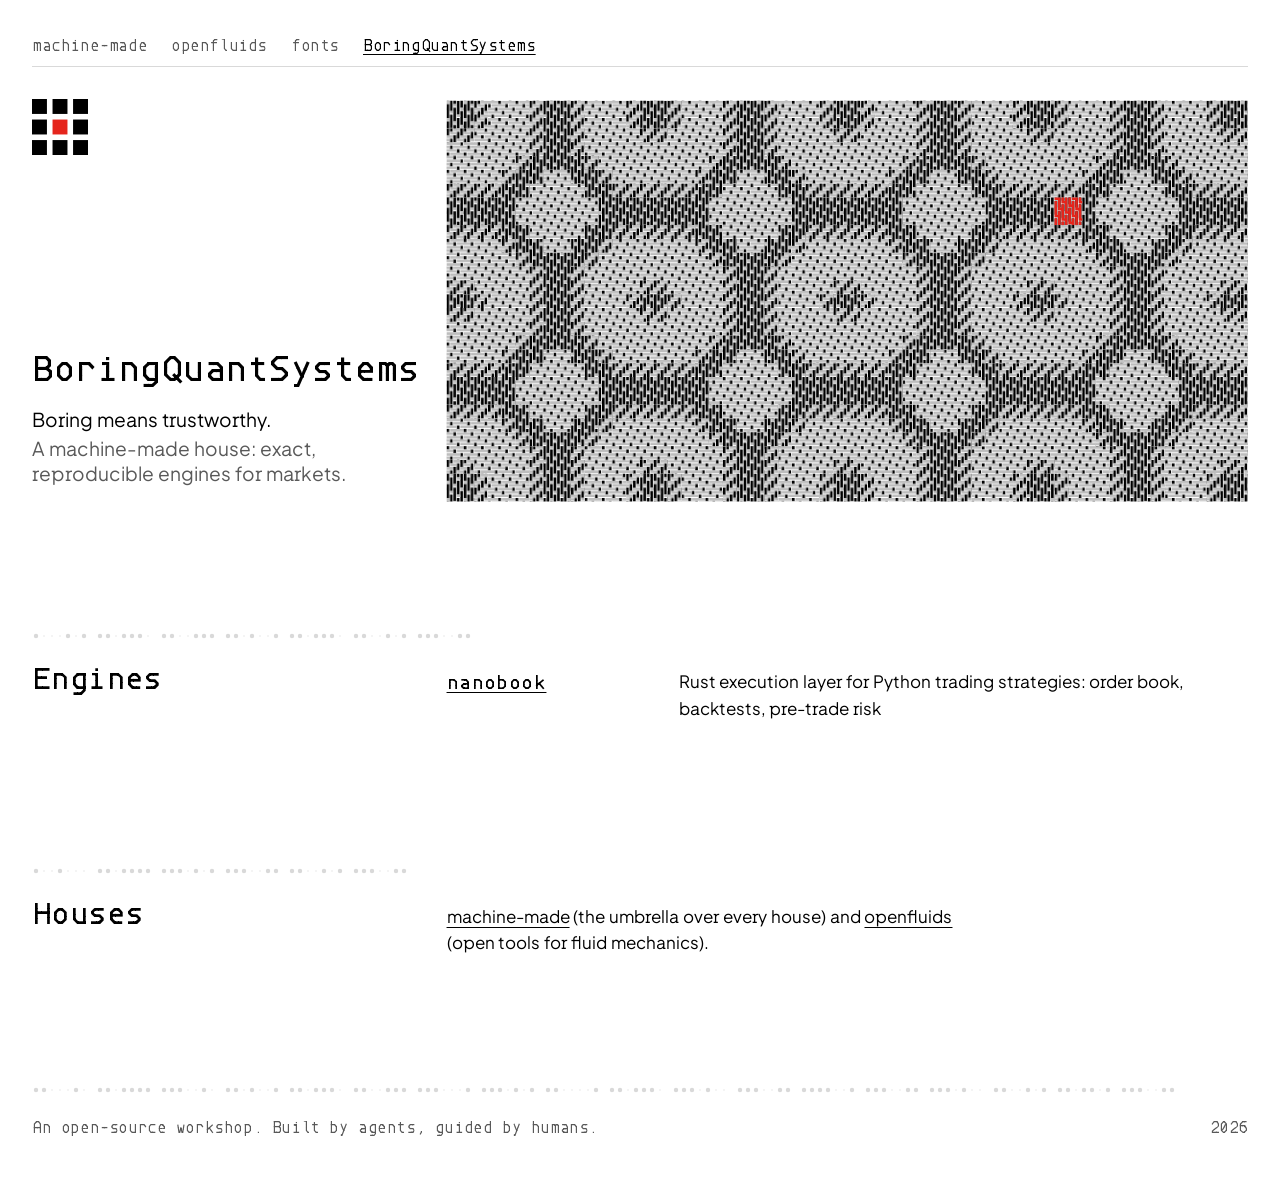
==== docs/index.html @ d03547c7 "First light: the BoringQuantSystems site from the shared generator Co-Authored-By: Claude Opus 5.5 <" ====
<!doctype html>
<html lang="en">
<head>
<meta charset="utf-8">
<meta name="viewport" content="width=device-width, initial-scale=1">
<title>BoringQuantSystems</title>
<meta name="description" content="Boring means trustworthy.">
<meta name="color-scheme" content="light dark">
<link rel="icon" href="mark.svg" type="image/svg+xml">
<link rel="preload" href="fonts/mm-weft.woff2" as="font" type="font/woff2" crossorigin>
<link rel="preload" href="fonts/mm-sans.woff2" as="font" type="font/woff2" crossorigin>
<link rel="stylesheet" href="style.css">
</head>
<body>
<a class="skip" href="#main">Skip to content</a>
<nav class="tabs wrap" aria-label="Sites">
<ul>
<li><a href="https://machine-made.github.io/">machine-made</a></li>
<li><a href="https://openfluids.github.io/">openfluids</a></li>
<li><a href="https://machine-made.github.io/type/">fonts</a></li>
<li><a href="index.html" aria-current="page">BoringQuantSystems</a></li>
</ul>
</nav>
<header class="masthead wrap">
<div class="masthead-frame">
<div class="masthead-text">
<img class="mark" src="mark.svg" width="56" height="56" alt="Mark of BoringQuantSystems: a grid of three by three squares, one of them red">
<div>
<h1>BoringQuantSystems</h1>
<p class="tagline"><span>Boring means trustworthy.</span></p>
<p class="subtitle">A machine-made house: exact, reproducible engines for markets.</p>
</div>
</div>
<img class="hero" src="heroes/boringquantsystems.svg" width="1408" height="469" alt="Weave pattern generated from the name boringquantsystems">
</div>
</header>
<main id="main">
<section class="section" aria-labelledby="engines">
<img class="punch" src="rules/engines.svg" width="440" height="8" alt="" aria-hidden="true">
<div class="wrap split">
<h2 id="engines">Engines</h2>
<ul class="projects">
<li><a href="https://github.com/BoringQuantSystems/nanobook">nanobook</a><p>Rust execution layer for Python trading strategies: order book, backtests, pre-trade risk</p></li>
</ul>
</div>
</section>
<section class="section" aria-labelledby="houses">
<img class="punch" src="rules/houses.svg" width="376" height="8" alt="" aria-hidden="true">
<div class="wrap split">
<h2 id="houses">Houses</h2>
<p><a href="https://machine-made.github.io/">machine-made</a> (the umbrella over every house) and <a href="https://openfluids.github.io/">openfluids</a> (open tools for fluid mechanics).</p>
</div>
</section>
</main>
<footer class="section">
<img class="punch" src="rules/boringquantsystems.svg" width="1144" height="8" alt="" aria-hidden="true">
<div class="wrap">
<p>An open-source workshop. Built by agents, guided by humans.</p>
<p>2026</p>
</div>
</footer>
</body>
</html>
---- docs/style.css ----
:root{--bg:#ffffff;--fg:#000000;--muted:#595959;--rule:#d9d9d9;--red:#e5251c;--split:34.091%;--frame-ratio:1408 / 469;--weave-ratio:928 / 469;--name-chars:18;}
@media (prefers-color-scheme:dark){:root{--bg:#000000;--fg:#ffffff;--muted:#a6a6a6;--rule:#2e2e2e;--red:#e5251c;}}
@font-face {
  font-family: "machine-made Weft";
  src: url(fonts/mm-weft.woff2) format("woff2");
  font-weight: 100 900;
  font-style: normal;
  font-display: swap;
}

@font-face {
  font-family: "machine-made Sans";
  src: url(fonts/mm-sans.woff2) format("woff2");
  font-weight: 200 800;
  font-style: normal;
  font-display: swap;
}

:root {
  --sans: "machine-made Sans", system-ui, -apple-system, "Segoe UI", Roboto, sans-serif;
  --mono: "machine-made Weft", ui-monospace, "SF Mono", Menlo, Consolas, monospace;
  --s-1: 0.85rem;
  --s0: 1.0625rem;
  --s1: 1.328rem;
  --s2: 1.66rem;
  --sp-1: 4px;
  --sp-2: 8px;
  --sp-3: 16px;
  --sp-4: 24px;
  --sp-5: 32px;
  --sp-6: 48px;
  --sp-7: 64px;
  --sp-8: 96px;
  --sp-9: 128px;
  --gutter: 16px;
  --column-gap: 24px;
  --max: 1280px;
  --measure: 34rem;
  /* Weft is wide: every glyph has a 750-unit advance and narrow ink, so mono type is set tighter. */
  --mono-track: -0.06em;
  --mono-track-small: -0.03em;
  --section: var(--sp-8);
}

@media (min-width: 720px) {
  :root {
    --gutter: 24px;
  }
}

@media (min-width: 1100px) {
  :root {
    --gutter: 32px;
    --section: var(--sp-9);
  }
}

*,
*::before,
*::after {
  box-sizing: border-box;
}

html {
  color-scheme: light dark;
  -webkit-text-size-adjust: 100%;
  text-size-adjust: 100%;
}

body {
  margin: 0;
  min-height: 100vh;
  background: var(--bg);
  color: var(--fg);
  font-family: var(--sans);
  font-size: var(--s0);
  line-height: 1.55;
  /* The word space of machine-made Sans is narrow (170 units). */
  word-spacing: 0.05em;
  -webkit-font-smoothing: antialiased;
  text-rendering: optimizeLegibility;
}

h1,
h2,
h3,
p,
ul {
  margin: 0;
}

ul {
  padding: 0;
  list-style: none;
}

img {
  display: block;
  max-width: 100%;
  height: auto;
}

a {
  color: inherit;
  text-decoration-line: underline;
  text-decoration-thickness: 1px;
  text-underline-offset: 0.22em;
}

a:hover {
  text-decoration-thickness: 2px;
}

a:focus-visible {
  outline: 2px solid var(--fg);
  outline-offset: 3px;
}

.skip {
  position: absolute;
  top: -5rem;
  left: var(--gutter);
  z-index: 10;
  padding: var(--sp-2) var(--sp-3);
  background: var(--fg);
  color: var(--bg);
  font-family: var(--mono);
  font-size: var(--s-1);
  letter-spacing: var(--mono-track-small);
}

.skip:focus {
  top: var(--gutter);
}

.wrap {
  width: min(100% - 2 * var(--gutter), var(--max));
  margin-inline: auto;
}

h1,
h2,
.skip,
.projects a,
footer > .wrap {
  word-spacing: normal;
}

h2 {
  font-family: var(--mono);
  font-weight: 500;
  font-size: var(--s2);
  line-height: 1.2;
  letter-spacing: var(--mono-track);
  text-wrap: balance;
}

p {
  text-wrap: pretty;
}

.tabs {
  padding-top: var(--gutter);
}

.tabs ul {
  display: flex;
  flex-wrap: wrap;
  gap: var(--sp-2) var(--sp-4);
  margin: 0;
  padding: 0 0 var(--sp-2);
  list-style: none;
  border-bottom: 1px solid var(--rule);
}

.tabs a {
  font-family: var(--mono);
  font-size: var(--s-1);
  letter-spacing: var(--mono-track-small);
  color: var(--muted);
  text-decoration: none;
}

.tabs a:hover,
.tabs a[aria-current="page"] {
  color: var(--fg);
  text-decoration: underline;
  text-underline-offset: 0.3em;
}

.masthead {
  padding-top: var(--gutter);
}

.masthead-frame {
  display: flex;
  flex-direction: column;
}

.masthead-text {
  container-type: inline-size;
  display: flex;
  flex-direction: column;
  gap: var(--sp-6);
  padding-block: var(--sp-5) var(--sp-6);
}

.mark {
  width: 3.5rem;
  height: 3.5rem;
}

/* Weft sets 0.75 em a character, 0.67 em with the -0.08 em tracking. A long name shrinks to fit its
   column instead of running into the weave; a short name keeps the size the scale gives it. */
.masthead h1 {
  font-family: var(--mono);
  font-weight: 500;
  font-size: min(clamp(1.9rem, 9vw, 3rem), calc(95cqi / (var(--name-chars) * 0.67)));
  line-height: 1;
  letter-spacing: -0.08em;
  /* FRAG 12: ink-trap notches, the body-safe range of Weft. Only the name has it. */
  font-variation-settings: "FRAG" 12;
}

.tagline,
.subtitle {
  font-size: var(--s1);
  line-height: 1.3;
}

.tagline {
  margin-top: var(--sp-3);
}

.tagline span {
  display: block;
}

.subtitle {
  margin-top: var(--sp-1);
  color: var(--muted);
}

.hero {
  width: 100%;
  aspect-ratio: var(--weave-ratio);
  object-fit: cover;
  object-position: 100% 50%;
}

@media (min-width: 720px) {
  .hero {
    aspect-ratio: var(--frame-ratio);
  }

  .masthead-frame {
    position: relative;
  }

  .masthead-text {
    position: absolute;
    inset: 0 auto 0 0;
    z-index: 1;
    width: var(--split);
    justify-content: space-between;
    padding: 0 var(--sp-3) var(--sp-3) 0;
  }

  .mark {
    width: clamp(2rem, 4.4vw, 3.5rem);
    height: clamp(2rem, 4.4vw, 3.5rem);
  }

  .masthead h1 {
    font-size: min(clamp(1.5rem, 3.4vw, 3.25rem), calc(95cqi / (var(--name-chars) * 0.67)));
  }

  .tagline {
    margin-top: var(--sp-4);
  }

  .tagline,
  .subtitle {
    font-size: clamp(1rem, 1.5vw, var(--s1));
  }
}

.section {
  margin-top: var(--section);
}

.section > .wrap {
  padding-top: var(--sp-4);
}

.punch {
  display: block;
  width: min(100% - 2 * var(--gutter), var(--max));
  height: 8px;
  margin-inline: auto;
  object-fit: none;
  object-position: left center;
}

.split h2 {
  margin-bottom: var(--sp-4);
}

@media (min-width: 720px) {
  .split {
    display: grid;
    grid-template-columns: var(--split) minmax(0, 1fr);
    align-items: baseline;
  }

  .split h2 {
    margin-bottom: 0;
  }
}

.split > p,
.projects p,
.papers p {
  max-width: var(--measure);
}

.projects li,
.papers li {
  display: grid;
  position: relative;
  gap: var(--sp-1);
  padding-block: var(--sp-3);
}

.projects li:first-child,
.papers li:first-child {
  padding-top: 0;
}

.projects li + li,
.papers li + li {
  border-top: 1px solid var(--rule);
}

@media (min-width: 1000px) {
  .projects li,
  .papers li {
    grid-template-columns: 13rem minmax(0, 1fr);
    gap: var(--sp-4);
    align-items: baseline;
  }
}

.papers .status {
  font-family: var(--mono);
  font-size: var(--s-1);
  letter-spacing: var(--mono-track-small);
  color: var(--muted);
}

.projects a {
  justify-self: start;
  font-family: var(--mono);
  font-weight: 500;
  letter-spacing: var(--mono-track-small);
}

.projects .site {
  position: relative;
  z-index: 1;
  margin-left: var(--sp-2);
  font-family: var(--mono);
  font-weight: 500;
  letter-spacing: var(--mono-track-small);
}

.projects .site::after {
  content: none;
}

.projects a::after {
  content: "";
  position: absolute;
  inset: 0;
}

.projects a:focus-visible {
  outline: none;
}

.projects a:focus-visible::after {
  outline: 2px solid var(--fg);
  outline-offset: -2px;
}

footer > .wrap {
  display: flex;
  flex-wrap: wrap;
  justify-content: space-between;
  gap: var(--sp-2) var(--sp-4);
  padding-bottom: var(--sp-7);
  color: var(--muted);
  font-family: var(--mono);
  font-size: var(--s-1);
  letter-spacing: var(--mono-track-small);
}
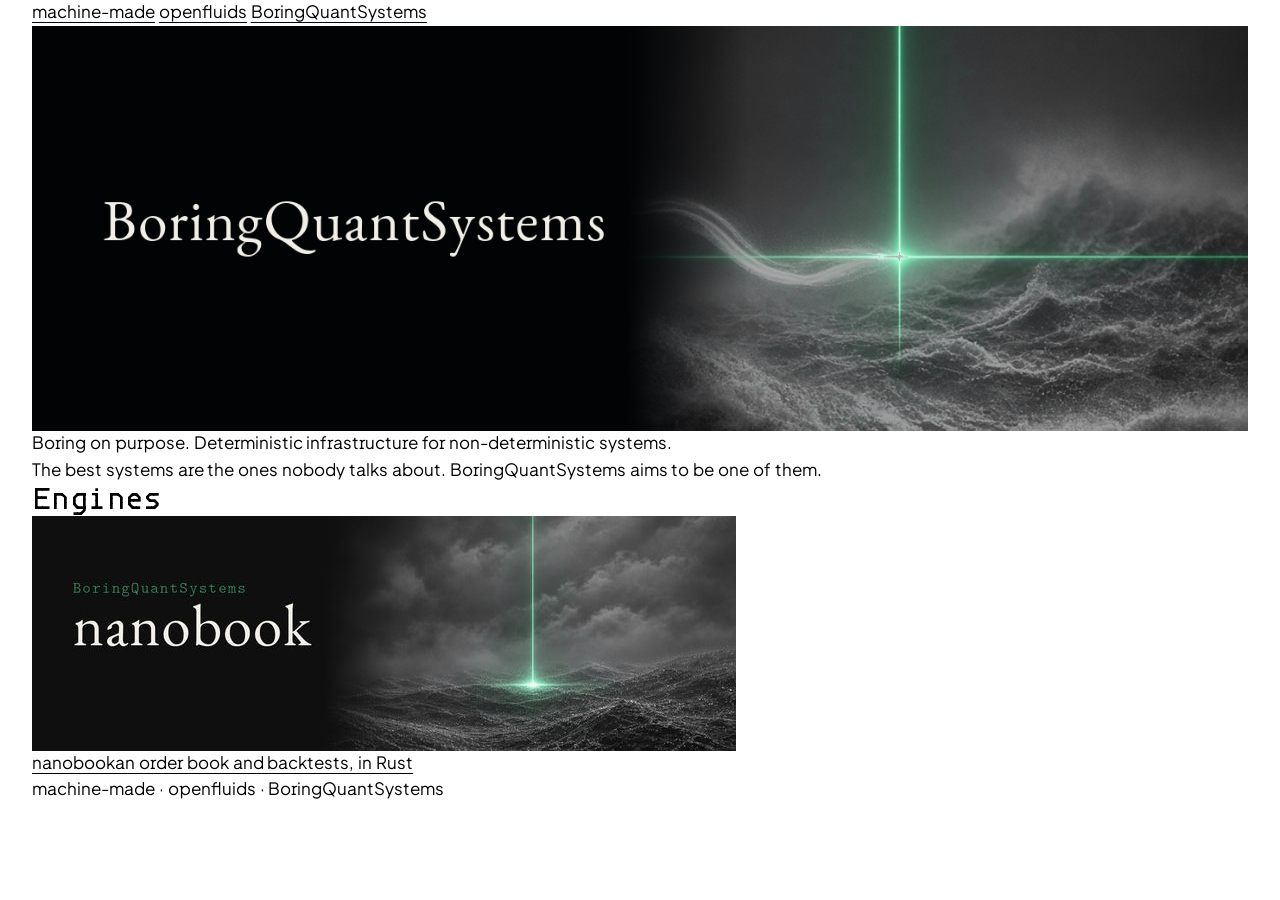
==== commit 26fc42e3: "site: update docs/index.html" ====
--- a/docs/index.html
+++ b/docs/index.html
@@ -4,60 +4,38 @@
 <meta charset="utf-8">
 <meta name="viewport" content="width=device-width, initial-scale=1">
 <title>BoringQuantSystems</title>
-<meta name="description" content="Boring means trustworthy.">
-<meta name="color-scheme" content="light dark">
+<meta name="description" content="Boring on purpose. Deterministic infrastructure for non-deterministic systems.">
+<meta name="color-scheme" content="dark">
+<meta name="theme-color" content="#050507">
 <link rel="icon" href="mark.svg" type="image/svg+xml">
 <link rel="preload" href="fonts/mm-weft.woff2" as="font" type="font/woff2" crossorigin>
-<link rel="preload" href="fonts/mm-sans.woff2" as="font" type="font/woff2" crossorigin>
+<link rel="preload" href="fonts/eb-garamond-400.woff2" as="font" type="font/woff2" crossorigin>
 <link rel="stylesheet" href="style.css">
 </head>
 <body>
 <a class="skip" href="#main">Skip to content</a>
-<nav class="tabs wrap" aria-label="Sites">
-<ul>
-<li><a href="https://machine-made.github.io/">machine-made</a></li>
-<li><a href="https://openfluids.github.io/">openfluids</a></li>
-<li><a href="https://machine-made.github.io/type/">fonts</a></li>
-<li><a href="index.html" aria-current="page">BoringQuantSystems</a></li>
+<header class="wrap">
+<nav class="bar" aria-label="Sites">
+<a href="https://machine-made.github.io/">machine-made</a>
+<a href="https://openfluids.github.io/">openfluids</a>
+<a href="https://boringquantsystems.github.io/" aria-current="page">BoringQuantSystems</a>
+</nav>
+<h1><img class="banner" src="img/banner.jpg" width="1408" height="469" alt="BoringQuantSystems"></h1>
+</header>
+<main id="main" class="wrap">
+<div class="duo">
+<p class="line">Boring on purpose. Deterministic infrastructure for non-deterministic systems.</p>
+<p class="blurb">The best systems are the ones nobody talks about. BoringQuantSystems aims to be one of them.</p>
+</div>
+<section aria-labelledby="g-engines">
+<h2 class="lbl" id="g-engines">Engines</h2>
+<ul class="grid">
+<li class="plate"><a class="whole" href="https://github.com/BoringQuantSystems/nanobook"><img src="img/nanobook.jpg" width="704" height="235" loading="lazy" alt="nanobook"><span class="nm">nanobook</span><span class="ds">an order book and backtests, in Rust</span></a></li>
 </ul>
-</nav>
-<header class="masthead wrap">
-<div class="masthead-frame">
-<div class="masthead-text">
-<img class="mark" src="mark.svg" width="56" height="56" alt="Mark of BoringQuantSystems: a grid of three by three squares, one of them red">
-<div>
-<h1>BoringQuantSystems</h1>
-<p class="tagline"><span>Boring means trustworthy.</span></p>
-<p class="subtitle">A machine-made house: exact, reproducible engines for markets.</p>
-</div>
-</div>
-<img class="hero" src="heroes/boringquantsystems.svg" width="1408" height="469" alt="Weave pattern generated from the name boringquantsystems">
-</div>
-</header>
-<main id="main">
-<section class="section" aria-labelledby="engines">
-<img class="punch" src="rules/engines.svg" width="440" height="8" alt="" aria-hidden="true">
-<div class="wrap split">
-<h2 id="engines">Engines</h2>
-<ul class="projects">
-<li><a href="https://github.com/BoringQuantSystems/nanobook">nanobook</a><p>Rust execution layer for Python trading strategies: order book, backtests, pre-trade risk</p></li>
-</ul>
-</div>
-</section>
-<section class="section" aria-labelledby="houses">
-<img class="punch" src="rules/houses.svg" width="376" height="8" alt="" aria-hidden="true">
-<div class="wrap split">
-<h2 id="houses">Houses</h2>
-<p><a href="https://machine-made.github.io/">machine-made</a> (the umbrella over every house) and <a href="https://openfluids.github.io/">openfluids</a> (open tools for fluid mechanics).</p>
-</div>
 </section>
 </main>
-<footer class="section">
-<img class="punch" src="rules/boringquantsystems.svg" width="1144" height="8" alt="" aria-hidden="true">
-<div class="wrap">
-<p>An open-source workshop. Built by agents, guided by humans.</p>
-<p>2026</p>
-</div>
+<footer class="wrap">
+<p>machine-made &middot; openfluids &middot; BoringQuantSystems</p>
 </footer>
 </body>
 </html>
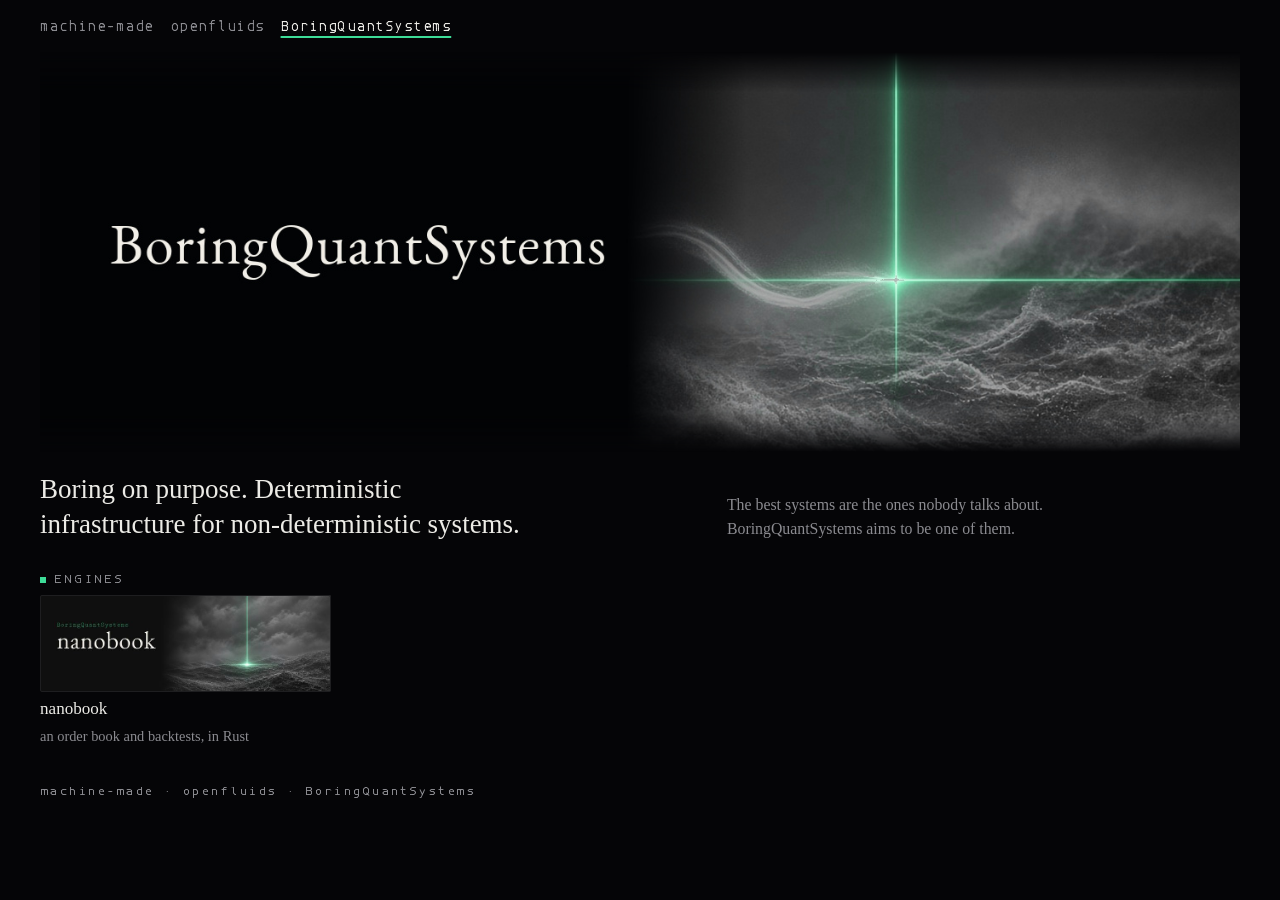
==== commit f11cd561: "site: update docs/index.html" ====
--- a/docs/index.html
+++ b/docs/index.html
@@ -30,7 +30,7 @@
 <section aria-labelledby="g-engines">
 <h2 class="lbl" id="g-engines">Engines</h2>
 <ul class="grid">
-<li class="plate"><a class="whole" href="https://github.com/BoringQuantSystems/nanobook"><img src="img/nanobook.jpg" width="704" height="235" loading="lazy" alt="nanobook"><span class="nm">nanobook</span><span class="ds">an order book and backtests, in Rust</span></a></li>
+<li class="plate"><a class="whole" href="https://github.com/BoringQuantSystems/nanobook"><img src="img/nanobook.jpg" width="704" height="235" loading="lazy" alt=""><span class="nm">nanobook</span><span class="ds">an order book and backtests, in Rust</span></a></li>
 </ul>
 </section>
 </main>
--- a/docs/style.css
+++ b/docs/style.css
@@ -1,45 +1,11 @@
-:root{--bg:#ffffff;--fg:#000000;--muted:#595959;--rule:#d9d9d9;--red:#e5251c;--split:34.091%;--frame-ratio:1408 / 469;--weave-ratio:928 / 469;--name-chars:18;}
-@media (prefers-color-scheme:dark){:root{--bg:#000000;--fg:#ffffff;--muted:#a6a6a6;--rule:#2e2e2e;--red:#e5251c;}}
-@font-face {
-  font-family: "machine-made Weft";
-  src: url(fonts/mm-weft.woff2) format("woff2");
-  font-weight: 100 900;
-  font-style: normal;
-  font-display: swap;
-}
-
-@font-face {
-  font-family: "machine-made Sans";
-  src: url(fonts/mm-sans.woff2) format("woff2");
-  font-weight: 200 800;
-  font-style: normal;
-  font-display: swap;
-}
+@font-face{font-family:"machine-made Weft";src:url(fonts/mm-weft.woff2) format("woff2");font-weight:100 900;font-style:normal;font-display:swap}
+@font-face{font-family:"EB Garamond";src:url(fonts/eb-garamond-400.woff2) format("woff2");font-weight:400;font-style:normal;font-display:swap}
+:root{--bg:#050507;--fg:#ecebe6;--muted:#8b8b90;--accent:#3ddc97;--edge:#1e1e20;--font:"EB Garamond", Georgia, "Times New Roman", serif;--mono:"machine-made Weft", ui-monospace, "SF Mono", Menlo, Consolas, monospace;--fs:1.125rem;--ls:1.6875rem;}
+/* The colours, the fonts and the sizes of a house come first, from build.py (:root). */
 
 :root {
-  --sans: "machine-made Sans", system-ui, -apple-system, "Segoe UI", Roboto, sans-serif;
-  --mono: "machine-made Weft", ui-monospace, "SF Mono", Menlo, Consolas, monospace;
-  --s-1: 0.85rem;
-  --s0: 1.0625rem;
-  --s1: 1.328rem;
-  --s2: 1.66rem;
-  --sp-1: 4px;
-  --sp-2: 8px;
-  --sp-3: 16px;
-  --sp-4: 24px;
-  --sp-5: 32px;
-  --sp-6: 48px;
-  --sp-7: 64px;
-  --sp-8: 96px;
-  --sp-9: 128px;
   --gutter: 16px;
-  --column-gap: 24px;
-  --max: 1280px;
-  --measure: 34rem;
-  /* Weft is wide: every glyph has a 750-unit advance and narrow ink, so mono type is set tighter. */
-  --mono-track: -0.06em;
-  --mono-track-small: -0.03em;
-  --section: var(--sp-8);
+  --max: 1200px;
 }
 
 @media (min-width: 720px) {
@@ -51,7 +17,6 @@
 @media (min-width: 1100px) {
   :root {
     --gutter: 32px;
-    --section: var(--sp-9);
   }
 }
 
@@ -62,7 +27,7 @@
 }
 
 html {
-  color-scheme: light dark;
+  color-scheme: dark;
   -webkit-text-size-adjust: 100%;
   text-size-adjust: 100%;
 }
@@ -70,20 +35,15 @@
 body {
   margin: 0;
   min-height: 100vh;
+  padding-block: 14px 22px;
   background: var(--bg);
   color: var(--fg);
-  font-family: var(--sans);
-  font-size: var(--s0);
-  line-height: 1.55;
-  /* The word space of machine-made Sans is narrow (170 units). */
-  word-spacing: 0.05em;
+  font: 400 var(--fs) / 1.55 var(--font);
   -webkit-font-smoothing: antialiased;
-  text-rendering: optimizeLegibility;
 }
 
 h1,
 h2,
-h3,
 p,
 ul {
   margin: 0;
@@ -102,18 +62,13 @@
 
 a {
   color: inherit;
-  text-decoration-line: underline;
-  text-decoration-thickness: 1px;
-  text-underline-offset: 0.22em;
-}
-
-a:hover {
-  text-decoration-thickness: 2px;
+  text-decoration: none;
 }
 
 a:focus-visible {
-  outline: 2px solid var(--fg);
+  outline: 2px solid var(--accent);
   outline-offset: 3px;
+  border-radius: 2px;
 }
 
 .skip {
@@ -121,16 +76,15 @@
   top: -5rem;
   left: var(--gutter);
   z-index: 10;
-  padding: var(--sp-2) var(--sp-3);
+  padding: 8px 16px;
   background: var(--fg);
   color: var(--bg);
   font-family: var(--mono);
-  font-size: var(--s-1);
-  letter-spacing: var(--mono-track-small);
+  font-size: 0.75rem;
 }
 
 .skip:focus {
-  top: var(--gutter);
+  top: 8px;
 }
 
 .wrap {
@@ -138,269 +92,153 @@
   margin-inline: auto;
 }
 
-h1,
-h2,
-.skip,
-.projects a,
-footer > .wrap {
-  word-spacing: normal;
-}
-
-h2 {
-  font-family: var(--mono);
-  font-weight: 500;
-  font-size: var(--s2);
-  line-height: 1.2;
-  letter-spacing: var(--mono-track);
-  text-wrap: balance;
-}
-
-p {
-  text-wrap: pretty;
-}
-
-.tabs {
-  padding-top: var(--gutter);
-}
-
-.tabs ul {
+/* The top bar: the three sites. Weft sets it on every house. */
+.bar {
   display: flex;
   flex-wrap: wrap;
-  gap: var(--sp-2) var(--sp-4);
-  margin: 0;
-  padding: 0 0 var(--sp-2);
-  list-style: none;
-  border-bottom: 1px solid var(--rule);
-}
-
-.tabs a {
-  font-family: var(--mono);
-  font-size: var(--s-1);
-  letter-spacing: var(--mono-track-small);
-  color: var(--muted);
-  text-decoration: none;
-}
-
-.tabs a:hover,
-.tabs a[aria-current="page"] {
+  gap: 0 16px;
+  margin-bottom: 14px;
+  font: 400 0.75rem / 1 var(--mono);
+  letter-spacing: 0.04em;
+}
+
+.bar a {
+  padding-block: 6px;
+  color: var(--muted);
+}
+
+.bar a[aria-current="page"] {
   color: var(--fg);
-  text-decoration: underline;
-  text-underline-offset: 0.3em;
-}
-
-.masthead {
-  padding-top: var(--gutter);
-}
-
-.masthead-frame {
+  text-decoration: underline 2px var(--accent);
+  text-underline-offset: 6px;
+}
+
+/* The banner is the image of the GitHub profile. Its top and bottom edges fade into the ground. */
+.banner {
+  display: block;
+  width: 100%;
+  aspect-ratio: 1408 / 469;
+  object-fit: cover;
+  mask-image: linear-gradient(transparent, #000 10%, #000 90%, transparent);
+}
+
+.duo {
+  display: grid;
+  grid-template-columns: minmax(0, 1.3fr) minmax(0, 1fr);
+  gap: 20px;
+  align-items: end;
+  margin-top: 20px;
+}
+
+.line {
+  font-size: var(--ls);
+  line-height: 1.3;
+  text-wrap: balance;
+}
+
+.blurb {
+  max-width: 52ch;
+  font-size: calc(var(--fs) * 0.88);
+  color: var(--muted);
+}
+
+@media (max-width: 520px) {
+  .duo {
+    grid-template-columns: 1fr;
+  }
+}
+
+/* A small group label, set in Weft with a square of the accent colour. */
+.lbl {
   display: flex;
-  flex-direction: column;
-}
-
-.masthead-text {
-  container-type: inline-size;
-  display: flex;
-  flex-direction: column;
-  gap: var(--sp-6);
-  padding-block: var(--sp-5) var(--sp-6);
-}
-
-.mark {
-  width: 3.5rem;
-  height: 3.5rem;
-}
-
-/* Weft sets 0.75 em a character, 0.67 em with the -0.08 em tracking. A long name shrinks to fit its
-   column instead of running into the weave; a short name keeps the size the scale gives it. */
-.masthead h1 {
-  font-family: var(--mono);
-  font-weight: 500;
-  font-size: min(clamp(1.9rem, 9vw, 3rem), calc(95cqi / (var(--name-chars) * 0.67)));
-  line-height: 1;
-  letter-spacing: -0.08em;
-  /* FRAG 12: ink-trap notches, the body-safe range of Weft. Only the name has it. */
-  font-variation-settings: "FRAG" 12;
-}
-
-.tagline,
-.subtitle {
-  font-size: var(--s1);
-  line-height: 1.3;
-}
-
-.tagline {
-  margin-top: var(--sp-3);
-}
-
-.tagline span {
-  display: block;
-}
-
-.subtitle {
-  margin-top: var(--sp-1);
-  color: var(--muted);
-}
-
-.hero {
+  align-items: center;
+  gap: 8px;
+  margin: 32px 0 10px;
+  font: 400 0.71875rem / 1 var(--mono);
+  letter-spacing: 0.08em;
+  text-transform: uppercase;
+  color: var(--muted);
+}
+
+.lbl::before {
+  content: "";
+  width: 6px;
+  height: 6px;
+  background: var(--accent);
+}
+
+.grid {
+  display: grid;
+  grid-template-columns: repeat(auto-fill, minmax(min(100%, 240px), 1fr));
+  gap: 14px 12px;
+}
+
+.plate {
+  display: grid;
+  align-content: start;
+  gap: 4px;
+  min-width: 0;
+}
+
+.whole {
+  display: grid;
+  gap: 4px;
+  min-width: 0;
+}
+
+.pic {
+  display: block;
+  overflow: hidden;
+}
+
+.plate img {
+  display: block;
   width: 100%;
-  aspect-ratio: var(--weave-ratio);
+  aspect-ratio: 3 / 1;
   object-fit: cover;
-  object-position: 100% 50%;
-}
-
-@media (min-width: 720px) {
-  .hero {
-    aspect-ratio: var(--frame-ratio);
-  }
-
-  .masthead-frame {
-    position: relative;
-  }
-
-  .masthead-text {
-    position: absolute;
-    inset: 0 auto 0 0;
-    z-index: 1;
-    width: var(--split);
-    justify-content: space-between;
-    padding: 0 var(--sp-3) var(--sp-3) 0;
-  }
-
-  .mark {
-    width: clamp(2rem, 4.4vw, 3.5rem);
-    height: clamp(2rem, 4.4vw, 3.5rem);
-  }
-
-  .masthead h1 {
-    font-size: min(clamp(1.5rem, 3.4vw, 3.25rem), calc(95cqi / (var(--name-chars) * 0.67)));
-  }
-
-  .tagline {
-    margin-top: var(--sp-4);
-  }
-
-  .tagline,
-  .subtitle {
-    font-size: clamp(1rem, 1.5vw, var(--s1));
-  }
-}
-
-.section {
-  margin-top: var(--section);
-}
-
-.section > .wrap {
-  padding-top: var(--sp-4);
-}
-
-.punch {
-  display: block;
-  width: min(100% - 2 * var(--gutter), var(--max));
-  height: 8px;
-  margin-inline: auto;
-  object-fit: none;
-  object-position: left center;
-}
-
-.split h2 {
-  margin-bottom: var(--sp-4);
-}
-
-@media (min-width: 720px) {
-  .split {
-    display: grid;
-    grid-template-columns: var(--split) minmax(0, 1fr);
-    align-items: baseline;
-  }
-
-  .split h2 {
-    margin-bottom: 0;
-  }
-}
-
-.split > p,
-.projects p,
-.papers p {
-  max-width: var(--measure);
-}
-
-.projects li,
-.papers li {
-  display: grid;
-  position: relative;
-  gap: var(--sp-1);
-  padding-block: var(--sp-3);
-}
-
-.projects li:first-child,
-.papers li:first-child {
-  padding-top: 0;
-}
-
-.projects li + li,
-.papers li + li {
-  border-top: 1px solid var(--rule);
-}
-
-@media (min-width: 1000px) {
-  .projects li,
-  .papers li {
-    grid-template-columns: 13rem minmax(0, 1fr);
-    gap: var(--sp-4);
-    align-items: baseline;
-  }
-}
-
-.papers .status {
-  font-family: var(--mono);
-  font-size: var(--s-1);
-  letter-spacing: var(--mono-track-small);
-  color: var(--muted);
-}
-
-.projects a {
-  justify-self: start;
-  font-family: var(--mono);
-  font-weight: 500;
-  letter-spacing: var(--mono-track-small);
-}
-
-.projects .site {
-  position: relative;
-  z-index: 1;
-  margin-left: var(--sp-2);
-  font-family: var(--mono);
-  font-weight: 500;
-  letter-spacing: var(--mono-track-small);
-}
-
-.projects .site::after {
-  content: none;
-}
-
-.projects a::after {
-  content: "";
-  position: absolute;
-  inset: 0;
-}
-
-.projects a:focus-visible {
-  outline: none;
-}
-
-.projects a:focus-visible::after {
-  outline: 2px solid var(--fg);
-  outline-offset: -2px;
-}
-
-footer > .wrap {
-  display: flex;
-  flex-wrap: wrap;
-  justify-content: space-between;
-  gap: var(--sp-2) var(--sp-4);
-  padding-bottom: var(--sp-7);
-  color: var(--muted);
-  font-family: var(--mono);
-  font-size: var(--s-1);
-  letter-spacing: var(--mono-track-small);
-}
+  outline: 1px solid var(--edge);
+  outline-offset: -1px;
+  border-radius: 2px;
+}
+
+.plate .nm {
+  font-size: calc(var(--fs) * 0.95);
+  overflow-wrap: anywhere;
+}
+
+.plate .ds {
+  font-size: calc(var(--fs) * 0.8);
+  color: var(--muted);
+  line-height: 1.35;
+  overflow-wrap: anywhere;
+}
+
+footer {
+  margin-top: 40px;
+  font: 400 0.71875rem / 1 var(--mono);
+  letter-spacing: 0.04em;
+  color: var(--muted);
+}
+
+/* Hover effects only for pointers that hover. Motion only when the reader has not asked for less. */
+@media (hover: hover) {
+  .whole:hover .nm,
+  .nm:hover {
+    text-decoration: underline 1px var(--accent);
+    text-underline-offset: 0.2em;
+  }
+}
+
+@media (prefers-reduced-motion: no-preference) {
+  a,
+  img {
+    transition: color 0.2s ease, transform 0.2s ease;
+  }
+}
+
+@media (hover: hover) and (prefers-reduced-motion: no-preference) {
+  .whole:hover img,
+  .pic:hover img {
+    transform: scale(1.02);
+  }
+}
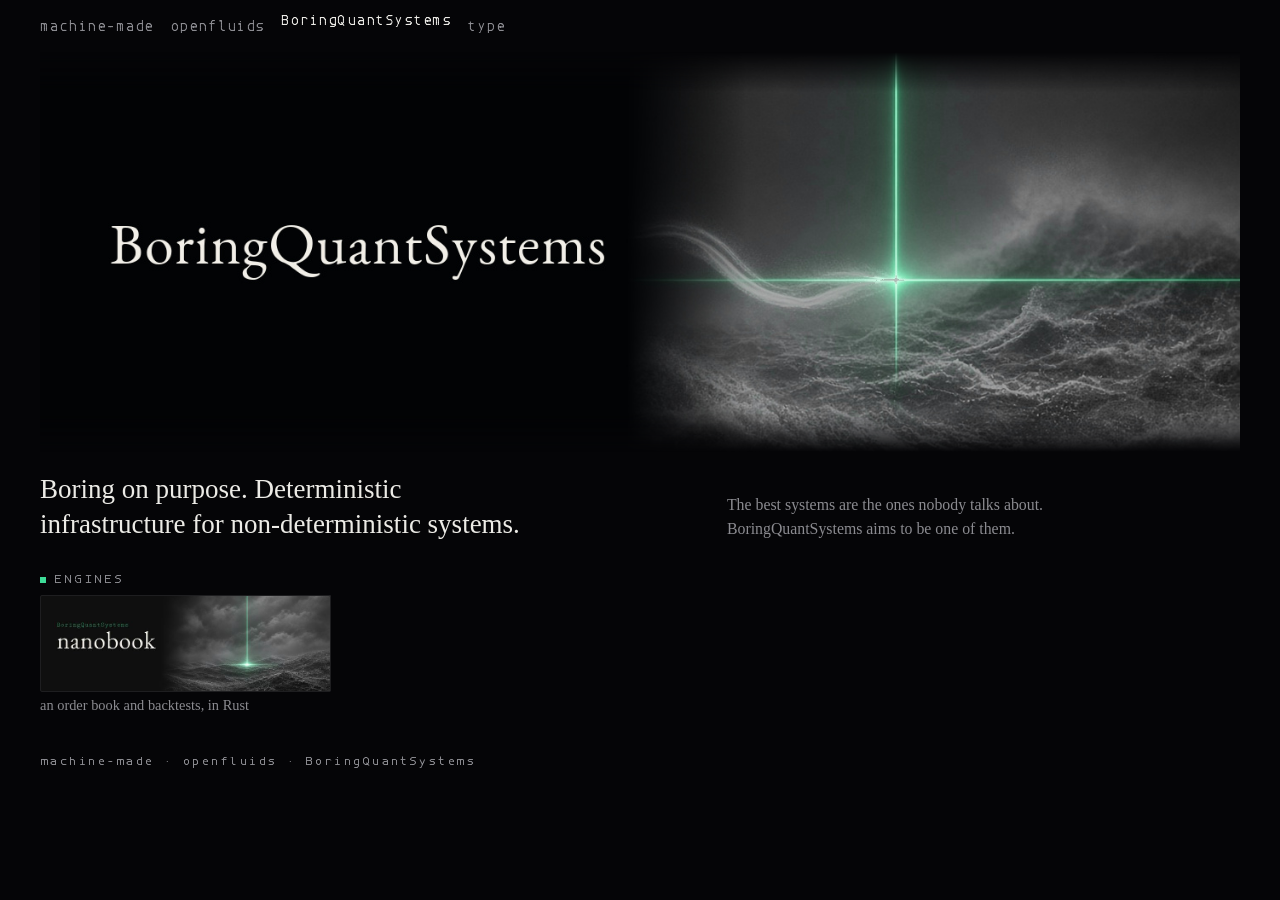
==== commit fd1bd702: "site: update docs/index.html" ====
--- a/docs/index.html
+++ b/docs/index.html
@@ -8,8 +8,17 @@
 <meta name="color-scheme" content="dark">
 <meta name="theme-color" content="#050507">
 <link rel="icon" href="mark.svg" type="image/svg+xml">
+<meta property="og:type" content="website">
+<meta property="og:title" content="BoringQuantSystems">
+<meta property="og:description" content="Boring on purpose. Deterministic infrastructure for non-deterministic systems.">
+<meta property="og:url" content="https://boringquantsystems.github.io/">
+<meta property="og:image" content="https://boringquantsystems.github.io/img/banner.jpg">
+<meta property="og:image:width" content="1408">
+<meta property="og:image:height" content="469">
+<meta property="og:image:alt" content="BoringQuantSystems">
+<meta name="twitter:card" content="summary_large_image">
 <link rel="preload" href="fonts/mm-weft.woff2" as="font" type="font/woff2" crossorigin>
-<link rel="preload" href="fonts/eb-garamond-400.woff2" as="font" type="font/woff2" crossorigin>
+<link rel="preload" href="fonts/mm-warp-regular.woff2" as="font" type="font/woff2" crossorigin>
 <link rel="stylesheet" href="style.css">
 </head>
 <body>
@@ -18,7 +27,8 @@
 <nav class="bar" aria-label="Sites">
 <a href="https://machine-made.github.io/">machine-made</a>
 <a href="https://openfluids.github.io/">openfluids</a>
-<a href="https://boringquantsystems.github.io/" aria-current="page">BoringQuantSystems</a>
+<span aria-current="page">BoringQuantSystems</span>
+<a href="https://machine-made.github.io/type/">type</a>
 </nav>
 <h1><img class="banner" src="img/banner.jpg" width="1408" height="469" alt="BoringQuantSystems"></h1>
 </header>
@@ -30,7 +40,7 @@
 <section aria-labelledby="g-engines">
 <h2 class="lbl" id="g-engines">Engines</h2>
 <ul class="grid">
-<li class="plate"><a class="whole" href="https://github.com/BoringQuantSystems/nanobook"><img src="img/nanobook.jpg" width="704" height="235" loading="lazy" alt=""><span class="nm">nanobook</span><span class="ds">an order book and backtests, in Rust</span></a></li>
+<li class="plate"><a class="pic" href="https://github.com/BoringQuantSystems/nanobook" aria-label="nanobook"><img src="img/nanobook.jpg" width="704" height="235" loading="lazy" alt=""></a><span class="ds">an order book and backtests, in Rust</span></li>
 </ul>
 </section>
 </main>
--- a/docs/style.css
+++ b/docs/style.css
@@ -1,7 +1,7 @@
 @font-face{font-family:"machine-made Weft";src:url(fonts/mm-weft.woff2) format("woff2");font-weight:100 900;font-style:normal;font-display:swap}
 @font-face{font-family:"EB Garamond";src:url(fonts/eb-garamond-400.woff2) format("woff2");font-weight:400;font-style:normal;font-display:swap}
 :root{--bg:#050507;--fg:#ecebe6;--muted:#8b8b90;--accent:#3ddc97;--edge:#1e1e20;--font:"EB Garamond", Georgia, "Times New Roman", serif;--mono:"machine-made Weft", ui-monospace, "SF Mono", Menlo, Consolas, monospace;--fs:1.125rem;--ls:1.6875rem;}
-/* The colours, the fonts and the sizes of a house come first, from build.py (:root). */
+/* The colours, the fonts and the sizes of a house come first (:root). */
 
 :root {
   --gutter: 16px;
@@ -105,6 +105,7 @@
 .bar a {
   padding-block: 6px;
   color: var(--muted);
+  overflow-wrap: anywhere;
 }
 
 .bar a[aria-current="page"] {
@@ -184,6 +185,7 @@
   display: grid;
   gap: 4px;
   min-width: 0;
+  overflow: hidden;
 }
 
 .pic {
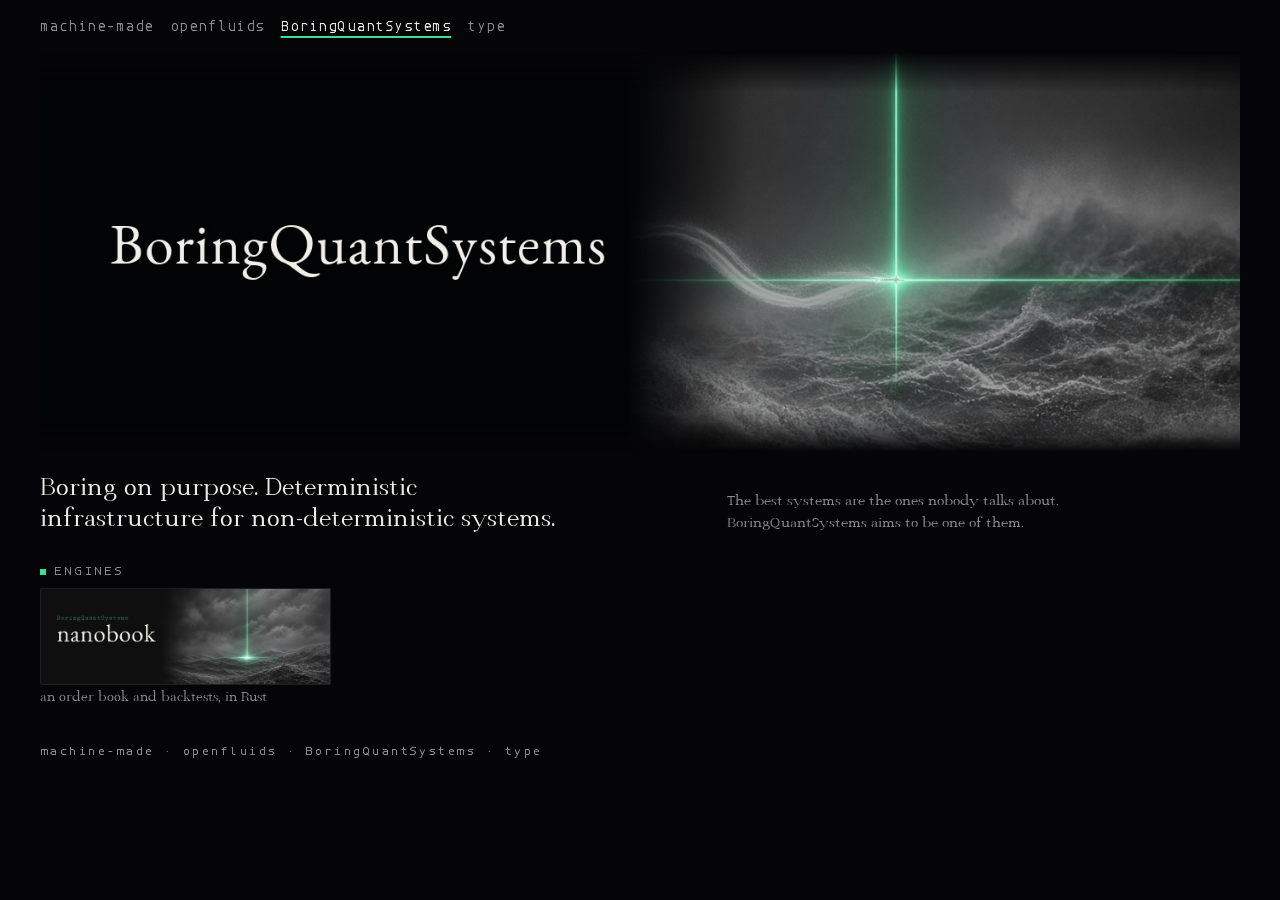
==== commit 97a24532: "site: update docs/index.html" ====
--- a/docs/index.html
+++ b/docs/index.html
@@ -45,7 +45,7 @@
 </section>
 </main>
 <footer class="wrap">
-<p>machine-made &middot; openfluids &middot; BoringQuantSystems</p>
+<p><a href="https://machine-made.github.io/">machine-made</a> &middot; <a href="https://openfluids.github.io/">openfluids</a> &middot; <a href="https://boringquantsystems.github.io/">BoringQuantSystems</a> &middot; <a href="https://machine-made.github.io/type/">type</a></p>
 </footer>
 </body>
 </html>
--- a/docs/style.css
+++ b/docs/style.css
@@ -1,6 +1,7 @@
 @font-face{font-family:"machine-made Weft";src:url(fonts/mm-weft.woff2) format("woff2");font-weight:100 900;font-style:normal;font-display:swap}
-@font-face{font-family:"EB Garamond";src:url(fonts/eb-garamond-400.woff2) format("woff2");font-weight:400;font-style:normal;font-display:swap}
-:root{--bg:#050507;--fg:#ecebe6;--muted:#8b8b90;--accent:#3ddc97;--edge:#1e1e20;--font:"EB Garamond", Georgia, "Times New Roman", serif;--mono:"machine-made Weft", ui-monospace, "SF Mono", Menlo, Consolas, monospace;--fs:1.125rem;--ls:1.6875rem;}
+@font-face{font-family:"machine-made Warp";src:url(fonts/mm-warp-regular.woff2) format("woff2");font-weight:400;font-style:normal;font-display:swap}
+@font-face{font-family:"machine-made Warp";src:url(fonts/mm-warp-italic.woff2) format("woff2");font-weight:400;font-style:italic;font-display:swap}
+:root{--bg:#050507;--fg:#ecebe6;--muted:#8b8b90;--accent:#3ddc97;--edge:#1e1e20;--font:"machine-made Warp", serif;--mono:"machine-made Weft", ui-monospace, monospace;--ws:normal;--fs:1rem;--ls:1.5rem;}
 /* The colours, the fonts and the sizes of a house come first (:root). */
 
 :root {
@@ -92,7 +93,8 @@
   margin-inline: auto;
 }
 
-/* The top bar: the three sites. Weft sets it on every house. */
+/* The top bar: the three sites and the type site. Weft sets it on every house. The current site is
+   marked and is not a link. */
 .bar {
   display: flex;
   flex-wrap: wrap;
@@ -102,16 +104,27 @@
   letter-spacing: 0.04em;
 }
 
-.bar a {
+.bar a,
+.bar span {
+  display: inline-flex;
+  align-items: center;
   padding-block: 6px;
   color: var(--muted);
   overflow-wrap: anywhere;
 }
 
-.bar a[aria-current="page"] {
+.bar [aria-current="page"] {
   color: var(--fg);
   text-decoration: underline 2px var(--accent);
   text-underline-offset: 6px;
+}
+
+/* On a narrow screen every link is at least 44 px high. */
+@media (max-width: 720px) {
+  .bar a,
+  .bar span {
+    min-height: 44px;
+  }
 }
 
 /* The banner is the image of the GitHub profile. Its top and bottom edges fade into the ground. */
@@ -135,10 +148,12 @@
   font-size: var(--ls);
   line-height: 1.3;
   text-wrap: balance;
+  word-spacing: var(--ws);
 }
 
 .blurb {
   max-width: 52ch;
+  word-spacing: var(--ws);
   font-size: calc(var(--fs) * 0.88);
   color: var(--muted);
 }
@@ -181,13 +196,6 @@
   min-width: 0;
 }
 
-.whole {
-  display: grid;
-  gap: 4px;
-  min-width: 0;
-  overflow: hidden;
-}
-
 .pic {
   display: block;
   overflow: hidden;
@@ -203,16 +211,28 @@
   border-radius: 2px;
 }
 
-.plate .nm {
-  font-size: calc(var(--fs) * 0.95);
-  overflow-wrap: anywhere;
-}
-
 .plate .ds {
+  word-spacing: var(--ws);
   font-size: calc(var(--fs) * 0.8);
   color: var(--muted);
   line-height: 1.35;
   overflow-wrap: anywhere;
+}
+
+/* The small link after a description: always underlined, so a touch screen shows it too. */
+.ds a {
+  color: var(--fg);
+  text-decoration: underline 1px var(--accent);
+  text-underline-offset: 0.2em;
+}
+
+@media (max-width: 720px) {
+  .ds a {
+    display: flex;
+    align-items: center;
+    width: fit-content;
+    min-height: 44px;
+  }
 }
 
 footer {
@@ -224,10 +244,12 @@
 
 /* Hover effects only for pointers that hover. Motion only when the reader has not asked for less. */
 @media (hover: hover) {
-  .whole:hover .nm,
-  .nm:hover {
-    text-decoration: underline 1px var(--accent);
-    text-underline-offset: 0.2em;
+  .pic:hover img {
+    outline-color: var(--accent);
+  }
+
+  .ds a:hover {
+    text-decoration-thickness: 2px;
   }
 }
 
@@ -239,7 +261,6 @@
 }
 
 @media (hover: hover) and (prefers-reduced-motion: no-preference) {
-  .whole:hover img,
   .pic:hover img {
     transform: scale(1.02);
   }
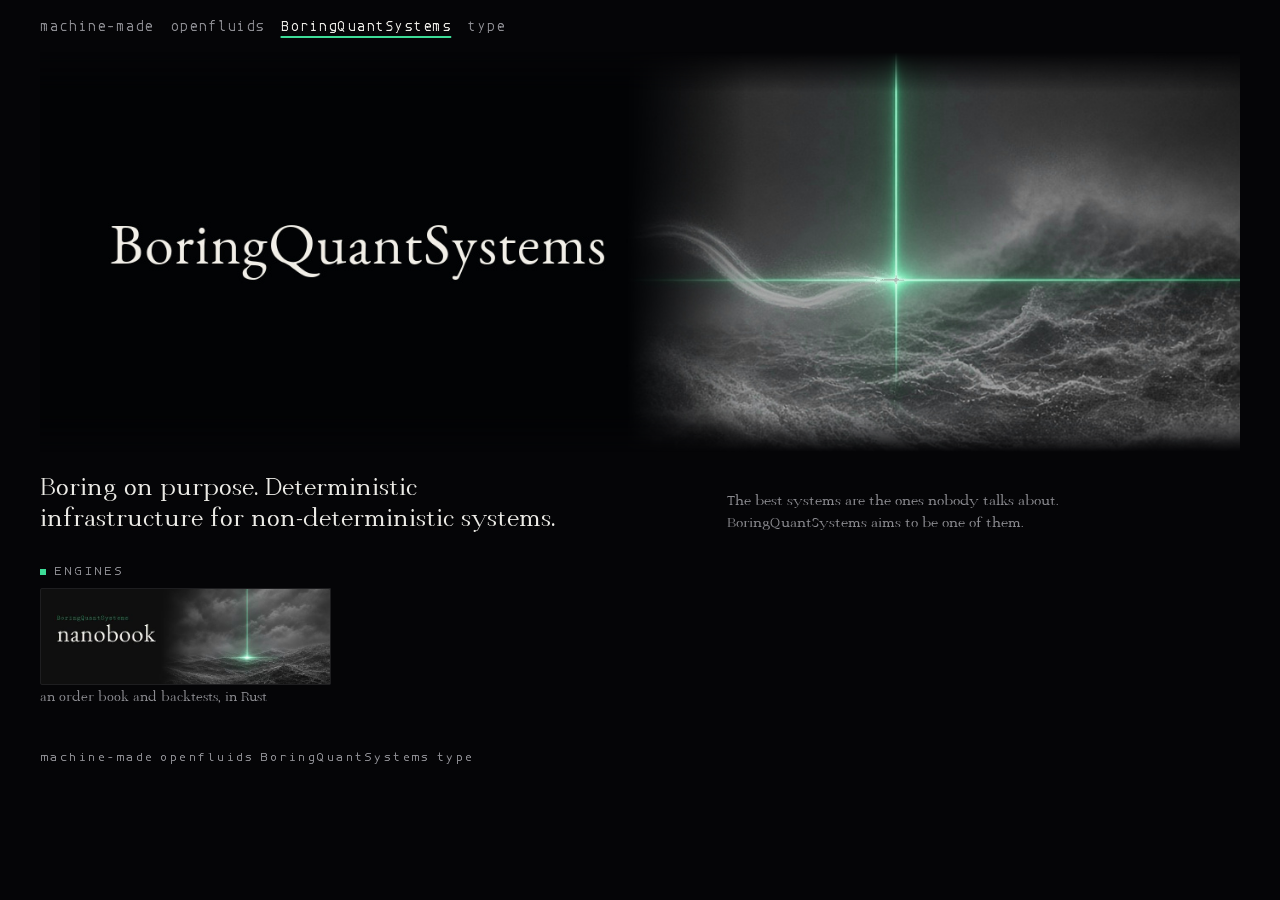
==== commit 344bb605: "site: update docs/index.html" ====
--- a/docs/index.html
+++ b/docs/index.html
@@ -45,7 +45,7 @@
 </section>
 </main>
 <footer class="wrap">
-<p><a href="https://machine-made.github.io/">machine-made</a> &middot; <a href="https://openfluids.github.io/">openfluids</a> &middot; <a href="https://boringquantsystems.github.io/">BoringQuantSystems</a> &middot; <a href="https://machine-made.github.io/type/">type</a></p>
+<p><a href="https://machine-made.github.io/">machine-made</a> <a href="https://openfluids.github.io/">openfluids</a> <a href="https://boringquantsystems.github.io/">BoringQuantSystems</a> <a href="https://machine-made.github.io/type/">type</a></p>
 </footer>
 </body>
 </html>
--- a/docs/style.css
+++ b/docs/style.css
@@ -94,7 +94,7 @@
 }
 
 /* The top bar: the three sites and the type site. Weft sets it on every house. The current site is
-   marked and is not a link. */
+   marked and is not a link. The footer repeats the four names as links. */
 .bar {
   display: flex;
   flex-wrap: wrap;
@@ -122,7 +122,8 @@
 /* On a narrow screen every link is at least 44 px high. */
 @media (max-width: 720px) {
   .bar a,
-  .bar span {
+  .bar span,
+  footer a {
     min-height: 44px;
   }
 }
@@ -242,6 +243,20 @@
   color: var(--muted);
 }
 
+/* The footer line: the four links and the dots between them, set like the top bar. */
+footer p {
+  display: flex;
+  flex-wrap: wrap;
+  align-items: center;
+  gap: 0 0.5em;
+}
+
+footer a {
+  display: inline-flex;
+  align-items: center;
+  padding-block: 6px;
+}
+
 /* Hover effects only for pointers that hover. Motion only when the reader has not asked for less. */
 @media (hover: hover) {
   .pic:hover img {
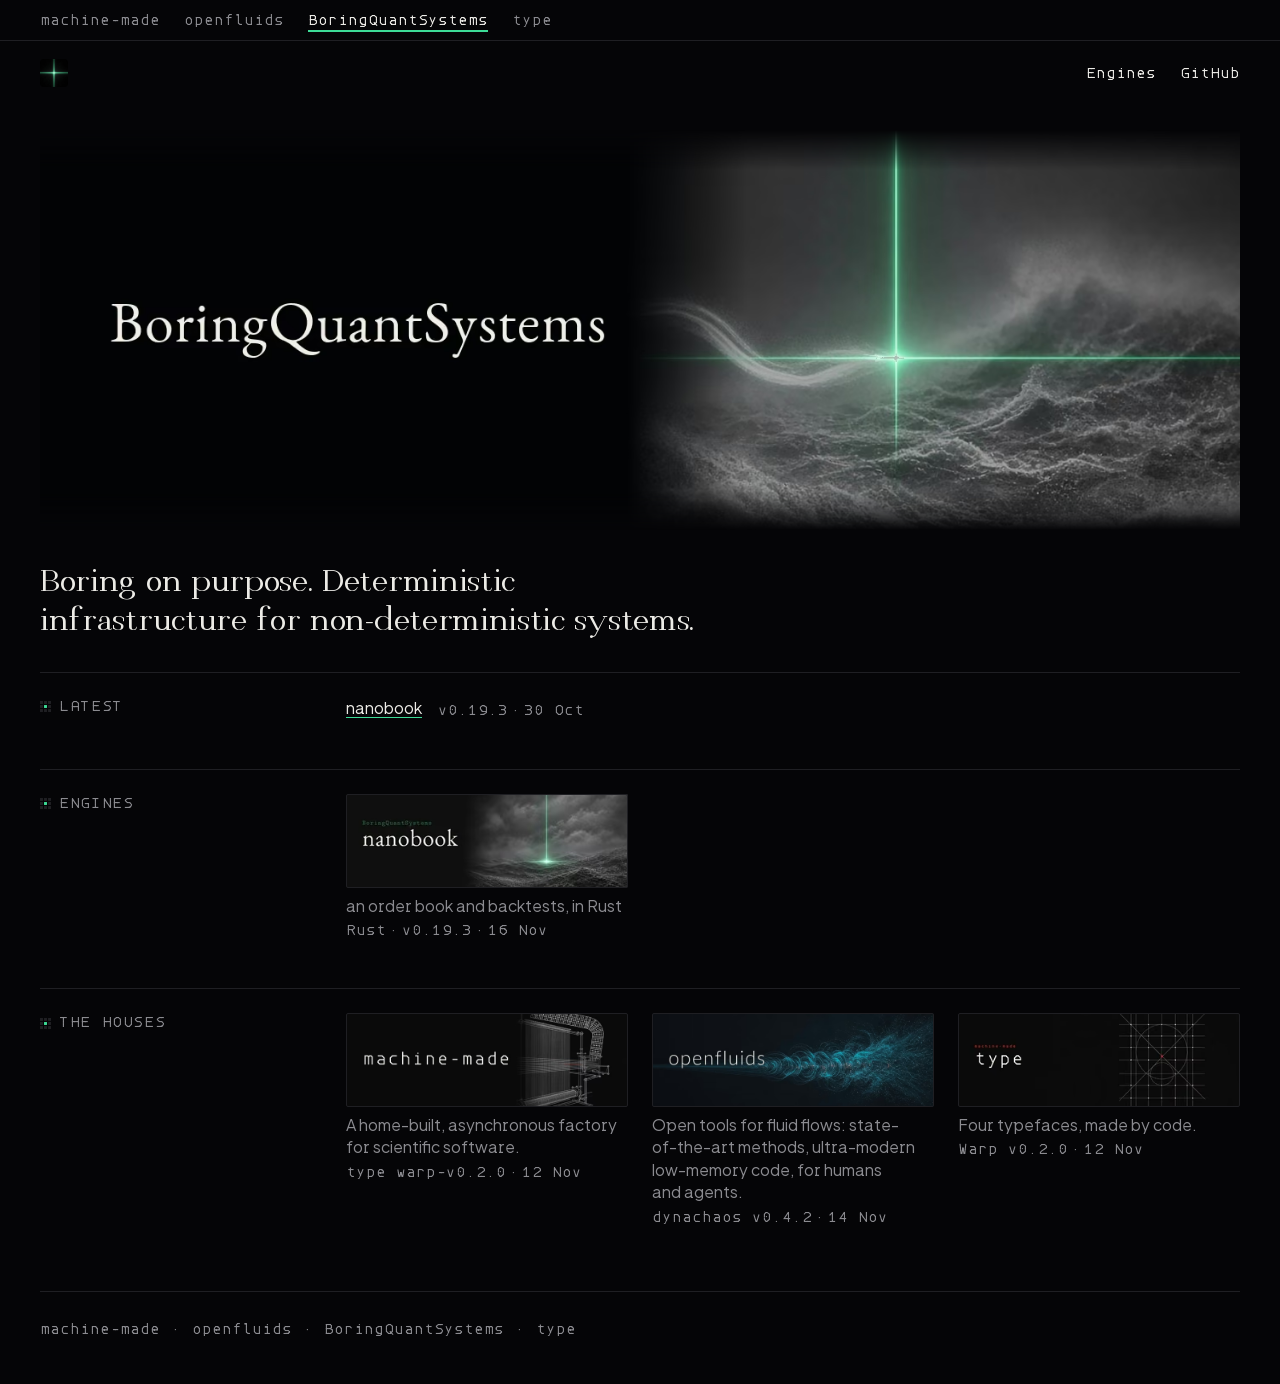
==== commit a101ae17: "site: one design system for the four sites Rebuilt docs/ from the generator, machine-made/machine-ma" ====
--- a/docs/index.html
+++ b/docs/index.html
@@ -1,51 +1,190 @@
 <!doctype html>
-<html lang="en">
-<head>
-<meta charset="utf-8">
-<meta name="viewport" content="width=device-width, initial-scale=1">
-<title>BoringQuantSystems</title>
-<meta name="description" content="Boring on purpose. Deterministic infrastructure for non-deterministic systems.">
-<meta name="color-scheme" content="dark">
-<meta name="theme-color" content="#050507">
-<link rel="icon" href="mark.svg" type="image/svg+xml">
-<meta property="og:type" content="website">
-<meta property="og:title" content="BoringQuantSystems">
-<meta property="og:description" content="Boring on purpose. Deterministic infrastructure for non-deterministic systems.">
-<meta property="og:url" content="https://boringquantsystems.github.io/">
-<meta property="og:image" content="https://boringquantsystems.github.io/img/banner.jpg">
-<meta property="og:image:width" content="1408">
-<meta property="og:image:height" content="469">
-<meta property="og:image:alt" content="BoringQuantSystems">
-<meta name="twitter:card" content="summary_large_image">
-<link rel="preload" href="fonts/mm-weft.woff2" as="font" type="font/woff2" crossorigin>
-<link rel="preload" href="fonts/mm-warp-regular.woff2" as="font" type="font/woff2" crossorigin>
-<link rel="stylesheet" href="style.css">
-</head>
-<body>
-<a class="skip" href="#main">Skip to content</a>
-<header class="wrap">
-<nav class="bar" aria-label="Sites">
-<a href="https://machine-made.github.io/">machine-made</a>
-<a href="https://openfluids.github.io/">openfluids</a>
-<span aria-current="page">BoringQuantSystems</span>
-<a href="https://machine-made.github.io/type/">type</a>
-</nav>
-<h1><img class="banner" src="img/banner.jpg" width="1408" height="469" alt="BoringQuantSystems"></h1>
-</header>
-<main id="main" class="wrap">
-<div class="duo">
-<p class="line">Boring on purpose. Deterministic infrastructure for non-deterministic systems.</p>
-<p class="blurb">The best systems are the ones nobody talks about. BoringQuantSystems aims to be one of them.</p>
-</div>
-<section aria-labelledby="g-engines">
-<h2 class="lbl" id="g-engines">Engines</h2>
-<ul class="grid">
-<li class="plate"><a class="pic" href="https://github.com/BoringQuantSystems/nanobook" aria-label="nanobook"><img src="img/nanobook.jpg" width="704" height="235" loading="lazy" alt=""></a><span class="ds">an order book and backtests, in Rust</span></li>
-</ul>
-</section>
-</main>
-<footer class="wrap">
-<p><a href="https://machine-made.github.io/">machine-made</a> <a href="https://openfluids.github.io/">openfluids</a> <a href="https://boringquantsystems.github.io/">BoringQuantSystems</a> <a href="https://machine-made.github.io/type/">type</a></p>
-</footer>
-</body>
-</html>
+<html lang="en"><head><meta charset="utf-8"><meta name="viewport" content="width=device-width, initial-scale=1, viewport-fit=cover"><title>BoringQuantSystems</title><meta name="description" content="Boring on purpose. Deterministic infrastructure for non-deterministic systems."><meta name="color-scheme" content="dark"><meta name="theme-color" content="#050507"><link rel="icon" href="img/icon.png" type="image/png" sizes="64x64"><link rel="apple-touch-icon" href="img/touch.png"><meta property="og:type" content="website"><meta property="og:title" content="BoringQuantSystems"><meta property="og:description" content="Boring on purpose. Deterministic infrastructure for non-deterministic systems."><meta property="og:url" content="https://boringquantsystems.github.io/"><meta property="og:image" content="https://boringquantsystems.github.io/og.jpg"><meta property="og:image:width" content="1200"><meta property="og:image:height" content="630"><meta property="og:image:alt" content="BoringQuantSystems"><meta name="twitter:card" content="summary_large_image"><link rel="preload" href="fonts/warp.woff2" as="font" type="font/woff2" crossorigin><link rel="preload" as="image" type="image/avif" fetchpriority="high" imagesizes="(min-width: 1264px) 1200px, calc(100vw - 32px)" imagesrcset="img/banner-boringquantsystems-704.avif 704w, img/banner-boringquantsystems-1408.avif 1408w"><style>@font-face{font-family:"mm Weft";src:url(fonts/weft.woff2) format("woff2");font-weight:100 900;font-style:normal;font-display:swap}@font-face{font-family:"mm Sans";src:url(fonts/sans.woff2) format("woff2");font-weight:200 800;font-style:normal;font-display:swap}@font-face{font-family:"mm Warp";src:url(fonts/warp.woff2) format("woff2");font-weight:400;font-style:normal;font-display:swap}
+:root{--ground:#050507;--surface:#0e0e11;--line:#1f1f23;--text:#ecebe6;--muted:#8b8b90;--accent:#3ddc97}</style><style>:root {
+  --step--1: 0.8rem;
+  --step-0: 1rem;
+  --step-1: 1.25rem;
+  --step-2: 1.5625rem;
+  --step-3: 1.953rem;
+  --step-4: 2.441rem;
+  --step-5: 3.052rem;
+  --t-line: clamp(1.5625rem, 1.391rem + 0.702vw, 1.953rem);
+  --t-display: clamp(1.953rem, 1.472rem + 1.975vw, 3.052rem);
+  --sp-1: 4px; --sp-2: 8px; --sp-3: 12px; --sp-4: 16px; --sp-5: 24px; --sp-6: 32px; --sp-7: 48px; --sp-8: 64px; --sp-9: 96px;
+  --side: var(--sp-4);
+  --gutter: var(--sp-5);
+  --max: 1200px;
+  --bar1: 40px;
+  --bar2: 64px;
+  --b1h: 41px;
+  --f-weft: "mm Weft", ui-monospace, monospace;
+  --f-sans: "mm Sans", system-ui, sans-serif;
+  --f-heddle: "mm Heddle", "mm Sans", system-ui, sans-serif;
+  --f-warp: "mm Warp", serif;
+  --ease: cubic-bezier(0.2, 0, 0, 1);
+}
+@media (min-width: 720px) { :root { --side: var(--sp-5); } }
+@media (min-width: 1100px) { :root { --side: var(--sp-6); } }
+*, *::before, *::after { box-sizing: border-box; }
+html { color-scheme: dark; background: var(--ground); -webkit-text-size-adjust: 100%; text-size-adjust: 100%; -webkit-font-smoothing: antialiased; -moz-osx-font-smoothing: grayscale; scroll-padding-block-start: calc(var(--bar2) + var(--sp-4)); }
+body { margin: 0; min-height: 100dvh; background: var(--ground); color: var(--text); font: 400 var(--step-0)/1.5 var(--f-sans); }
+h1, h2, h3, p, ul, ol, figure { margin: 0; }
+ul, ol { padding: 0; list-style: none; }
+img { display: block; max-width: 100%; height: auto; }
+a { color: inherit; text-decoration: none; }
+:focus-visible { outline: 2px solid var(--accent); outline-offset: 3px; border-radius: 2px; }
+.wrap { width: 100%; max-width: calc(var(--max) + 2 * var(--side)); margin-inline: auto; padding-left: max(var(--side), env(safe-area-inset-left)); padding-right: max(var(--side), env(safe-area-inset-right)); }
+.vh { position: absolute; width: 1px; height: 1px; overflow: hidden; clip-path: inset(50%); white-space: nowrap; }
+.skip { position: absolute; top: calc(-1 * var(--sp-8)); left: var(--sp-4); z-index: 10; padding: var(--sp-2) var(--sp-4); background: var(--text); color: var(--ground); font: 400 var(--step--1)/1 var(--f-weft); }
+.skip:focus { top: var(--sp-2); }
+.n { font-family: var(--f-weft); font-variant-numeric: tabular-nums; font-feature-settings: "ss01" 1; }
+.b1 { border-bottom: 1px solid var(--line); }
+.b1 ul { display: flex; align-items: center; gap: var(--sp-5); height: var(--bar1); font: 400 var(--step--1)/1 var(--f-weft); white-space: nowrap; overflow-x: auto; scrollbar-width: none; }
+.b1 ul::-webkit-scrollbar { display: none; }
+.b1 li { flex: none; height: 100%; }
+.b1 a, .b1 span { display: inline-flex; align-items: center; height: 100%; color: var(--muted); }
+@media (hover: hover) { .b1 a:hover { color: var(--text); } }
+.b1 [aria-current] { color: var(--text); text-decoration: underline 2px var(--accent); text-underline-offset: 6px; }
+.b2 { position: sticky; top: 0; z-index: 5; background: var(--ground); border-bottom: 1px solid transparent; }
+@media (prefers-reduced-motion: no-preference) {
+  @supports (animation-timeline: scroll()) {
+    .b2 { animation: b2-line linear both; animation-timeline: scroll(root); animation-range: var(--b1h) calc(var(--b1h) + 1px); }
+    @keyframes b2-line { to { border-bottom-color: var(--line); } }
+  }
+}
+.b2 .wrap { display: flex; align-items: center; justify-content: space-between; gap: var(--sp-5); height: var(--bar2); }
+.logo { display: inline-flex; align-items: center; gap: var(--sp-3); flex: none; color: var(--text); }
+.logo img, .logo svg { width: 28px; height: 28px; border-radius: 4px; }
+.logo svg { fill: currentColor; border-radius: 0; }
+.logo .r { fill: var(--accent); }
+.wm { font: 650 var(--step-2)/1 var(--f-heddle); letter-spacing: -0.01em; font-stretch: 100%; }
+.secs { display: flex; align-items: center; gap: var(--sp-5); min-width: 0; font: 400 var(--step--1)/1 var(--f-weft); white-space: nowrap; overflow-x: auto; scrollbar-width: none; }
+.secs::-webkit-scrollbar { display: none; }
+.secs a { display: inline-flex; align-items: center; height: 44px; position: relative; flex: none; }
+@media (hover: hover) { .secs a:hover { color: var(--muted); } }
+.secs [aria-current]::after { content: ""; position: absolute; left: 0; right: 0; bottom: var(--sp-2); height: 2px; background: var(--accent); }
+@media (max-width: 719px) {
+  .b1 ul { flex-wrap: wrap; height: auto; column-gap: var(--sp-4); row-gap: 0; padding-block: var(--sp-1); overflow: visible; }
+  .b1 li { height: 44px; }
+  :root { --b1h: 97px; }
+  .logo { min-height: 44px; }
+  .secs { -webkit-mask-image: linear-gradient(90deg, #000 calc(100% - var(--sp-6)), transparent); mask-image: linear-gradient(90deg, #000 calc(100% - var(--sp-6)), transparent); padding-right: var(--sp-6); }
+  .b2 .wrap { justify-content: flex-start; gap: var(--sp-4); }
+  .secs { gap: var(--sp-4); }
+}
+.banner { margin-top: var(--sp-5); }
+.banner img { width: 100%; aspect-ratio: 1408 / 469; object-fit: cover; -webkit-mask-image: linear-gradient(transparent, #000 10%, #000 90%, transparent); mask-image: linear-gradient(transparent, #000 10%, #000 90%, transparent); }
+@media (max-width: 719px) { .banner img { aspect-ratio: 1240 / 469; } }
+.line { margin-top: var(--sp-6); max-width: 28em; font-weight: 400; font-size: var(--t-line); line-height: 1.25; text-wrap: pretty; hyphens: none; }
+@media (min-width: 720px) { .line { text-wrap: balance; } }
+.line.weft { font-family: var(--f-weft); }
+.line.heddle { font-family: var(--f-heddle); font-weight: 400; letter-spacing: -0.01em; }
+.line.warp { font-family: var(--f-warp); letter-spacing: -0.01em; }
+.nb { white-space: nowrap; }
+.warp { font-variant-numeric: oldstyle-nums proportional-nums; }
+.warp .sc { font-variant-caps: all-small-caps; letter-spacing: 0.04em; }
+.fit1 { white-space: nowrap; }
+@media (max-width: 519px) { .heddle.fit1, .wm { font-stretch: 80%; } }
+.row { display: grid; grid-template-columns: repeat(12, minmax(0, 1fr)); column-gap: var(--gutter); margin-top: var(--sp-7); padding-top: var(--sp-5); border-top: 1px solid var(--line); }
+.row.tight { margin-top: var(--sp-6); }
+.row > * { grid-column: 4 / 13; min-width: 0; }
+.row > .lbl { grid-column: 1 / 4; }
+.lbl { display: flex; align-items: center; align-self: start; gap: var(--sp-2); min-height: 20px; font: 400 var(--step--1)/1.4 var(--f-weft); letter-spacing: 0.05em; text-transform: uppercase; color: var(--muted); }
+.mk { flex: none; width: 11px; height: 11px; }
+.mk .o { fill: var(--line); }
+.mk .on { fill: var(--accent); }
+@media (max-width: 859px) {
+  .row > *, .row > .lbl { grid-column: 1 / -1; }
+  .row > .lbl { margin-bottom: var(--sp-4); }
+}
+.grid { display: grid; grid-template-columns: repeat(3, minmax(0, 1fr)); gap: var(--sp-6) var(--gutter); }
+.grid.g2 { grid-template-columns: repeat(2, minmax(0, 1fr)); }
+@media (max-width: 999px) { .grid { grid-template-columns: repeat(2, minmax(0, 1fr)); } }
+@media (min-width: 520px) { .grid.g3 { grid-template-columns: repeat(3, minmax(0, 1fr)); } }
+@media (max-width: 519px) { .grid, .grid.g2 { grid-template-columns: minmax(0, 1fr); gap: var(--sp-5); } }
+.plate { display: grid; align-content: start; min-width: 0; }
+.pic { display: block; border-radius: 2px; }
+.pic img, .tile { width: 100%; aspect-ratio: 3 / 1; object-fit: cover; border-radius: 2px; outline: 1px solid var(--line); outline-offset: -1px; }
+.ds { margin-top: var(--sp-2); font: 400 var(--step-0)/1.4 var(--f-sans); color: var(--muted); text-wrap: pretty; }
+.facts { margin-top: var(--sp-1); font: 400 var(--step--1)/1.4 var(--f-weft); color: var(--muted); font-variant-numeric: tabular-nums; font-feature-settings: "ss01" 1; font-variation-settings: "FRAG" 0; }
+.facts { overflow: hidden; }
+.facts > span { display: inline-flex; flex-wrap: wrap; margin-left: calc(-1 * var(--sp-4)); }
+.facts > span > span { white-space: nowrap; }
+.facts > span > span::before { content: "\00b7"; display: inline-block; width: var(--sp-4); text-align: center; }
+a.u, .ds a { color: var(--text); text-decoration: underline 1px var(--accent); text-underline-offset: 0.2em; text-decoration-thickness: from-font; }
+.ds a { display: inline-block; padding-block: var(--sp-3); margin-block: calc(-1 * var(--sp-3)); }
+@media (hover: hover) {
+  .plate:hover .pic img, .plate:hover .tile { filter: brightness(1.02); }
+  .plate:hover .facts { font-variation-settings: "FRAG" 40; }
+}
+.plate:focus-within .facts { font-variation-settings: "FRAG" 40; }
+@media (prefers-reduced-motion: no-preference) {
+  .pic img, .tile { transition: filter 240ms var(--ease); }
+  .facts { transition: font-variation-settings 240ms var(--ease); }
+}
+@media (prefers-reduced-motion: reduce) { .plate:focus-within .facts { font-variation-settings: "FRAG" 0; } }
+@media (hover: hover) and (prefers-reduced-motion: reduce) { .plate:hover .facts { font-variation-settings: "FRAG" 0; } }
+.latest { display: grid; grid-template-columns: repeat(3, minmax(0, 1fr)); gap: var(--sp-4) var(--gutter); }
+.latest.n4 { grid-template-columns: repeat(4, minmax(0, 1fr)); }
+.latest.n1 { grid-template-columns: minmax(0, 1fr); }
+.latest.n2 { grid-template-columns: repeat(3, minmax(0, 1fr)); }
+.latest.n1 li { grid-template-columns: auto auto; justify-content: start; align-items: baseline; gap: var(--sp-4); }
+.latest li { display: grid; gap: var(--sp-1); min-width: 0; }
+.latest a { justify-self: start; color: var(--text); text-decoration: underline 1px var(--accent); text-underline-offset: 0.2em; text-decoration-thickness: from-font; }
+.latest .facts { margin-top: 0; }
+@media (max-width: 859px) { .latest.n4 { grid-template-columns: repeat(2, minmax(0, 1fr)); } }
+@media (max-width: 519px) {
+  .latest, .latest.n1, .latest.n2, .latest.n4 { grid-template-columns: minmax(0, 1fr); gap: 0; border-top: 1px solid var(--line); }
+  .latest li, .latest.n1 li { grid-template-columns: minmax(0, 1fr) auto; align-items: baseline; gap: var(--sp-4); padding-block: var(--sp-3); border-bottom: 1px solid var(--line); }
+  .latest a { padding-block: var(--sp-3); margin-block: calc(-1 * var(--sp-3)); }
+}
+footer { margin-top: var(--sp-8); padding-bottom: max(var(--sp-6), env(safe-area-inset-bottom)); }
+footer .fl { padding-top: var(--sp-4); border-top: 1px solid var(--line); overflow: hidden; }
+footer ul { display: flex; flex-wrap: wrap; align-items: center; margin-left: calc(-1 * var(--sp-6)); font: 400 var(--step--1)/1 var(--f-weft); color: var(--muted); }
+footer li { display: inline-flex; align-items: center; }
+footer li::before { content: "\00b7"; width: var(--sp-6); text-align: center; }
+footer a { display: inline-flex; align-items: center; min-height: 44px; }
+@media (hover: hover) { footer a:hover { color: var(--text); } }
+.tester { display: grid; gap: 0; }
+.trow { display: grid; grid-template-columns: repeat(12, minmax(0, 1fr)); column-gap: var(--gutter); padding-block: var(--sp-4); border-bottom: 1px solid var(--line); }
+.trow:first-child { padding-top: 0; }
+.tmeta { grid-column: 1 / 4; display: grid; align-content: start; gap: var(--sp-2); font: 400 var(--step--1)/1.4 var(--f-weft); color: var(--muted); }
+.tmeta b { font-weight: 400; color: var(--text); }
+.tline { grid-column: 4 / 13; min-width: 0; font-size: var(--t-display); line-height: 1.1; overflow-wrap: break-word; outline-offset: var(--sp-1); caret-color: var(--text); }
+.tline.weft { font-family: var(--f-weft); }
+.tline.sans { font-family: var(--f-sans); letter-spacing: -0.01em; }
+.tline.heddle { font-family: var(--f-heddle); letter-spacing: -0.01em; }
+.tline.warp { font-family: var(--f-warp); }
+.full .tline.weft { font-family: "mm Weft Full", var(--f-weft); }
+.full .tline.sans { font-family: "mm Sans Full", var(--f-sans); }
+.full .tline.heddle { font-family: "mm Heddle Full", var(--f-heddle); }
+.full .tline.warp { font-family: "mm Warp Full", var(--f-warp); }
+.tin { display: none; width: 100%; padding: var(--sp-3) var(--sp-4); border: 1px solid var(--line); border-radius: 2px; background: var(--surface); color: var(--text); font: 400 var(--step-0)/1.5 var(--f-sans); }
+.tin::placeholder { color: var(--muted); }
+.js .tin { display: block; }
+.tester { grid-column: 1 / 13; margin-top: var(--sp-5); }
+.ctl { display: none; grid-template-columns: minmax(0, 1fr) 3.5em; align-items: center; gap: var(--sp-2); }
+.js .ctl { display: grid; }
+.ctl span { grid-column: 1 / -1; }
+.ctl input { width: 100%; margin: 0; accent-color: var(--text); }
+.ctl output { text-align: end; color: var(--text); }
+@media (max-width: 859px) {
+  .tmeta, .tline { grid-column: 1 / -1; }
+  .tmeta { grid-template-columns: repeat(auto-fill, minmax(140px, 1fr)); margin-bottom: var(--sp-3); }
+  .tmeta b { grid-column: 1 / -1; }
+}
+.tile { display: grid; align-items: center; justify-items: start; padding-inline: var(--sp-5); background: var(--surface); color: var(--text); overflow: hidden; white-space: nowrap; font-size: var(--step-4); line-height: 1; }
+.tile.weft { font-family: var(--f-weft); font-feature-settings: "ss01" 1; }
+.tile.sans { font-family: var(--f-sans); font-weight: 500; letter-spacing: -0.02em; }
+.tile.heddle { font-family: var(--f-heddle); font-weight: 700; }
+.tile.warp { font-family: var(--f-warp); }
+.table { border-top: 1px solid var(--line); }
+.table li { display: grid; grid-template-columns: 120px minmax(0, 1fr); gap: var(--sp-4); padding-block: var(--sp-3); border-bottom: 1px solid var(--line); }
+.table .k { font: 400 var(--step--1)/1.9 var(--f-weft); color: var(--muted); }
+.table p { max-width: 66ch; }
+.more { margin-top: var(--sp-5); }
+@media (max-width: 519px) { .table li { grid-template-columns: minmax(0, 1fr); gap: 0; } }
+.nf { min-height: 50dvh; }
+.nf p + p { margin-top: var(--sp-4); }
+</style></head>
+<body><a class="skip" href="#main">Skip to content</a><nav class="b1" aria-label="Sites"><ul class="wrap"><li><a href="https://machine-made.github.io/">machine-made</a></li><li><a href="https://openfluids.github.io/">openfluids</a></li><li><span aria-current="page">BoringQuantSystems</span></li><li><a href="https://machine-made.github.io/type/">type</a></li></ul></nav><header class="b2"><div class="wrap"><a class="logo" href="./" aria-label="BoringQuantSystems home"><img src="img/avatar.png" width="28" height="28" alt=""></a><nav class="secs" aria-label="Sections"><a href="#g-engines">Engines</a><a href="https://github.com/BoringQuantSystems">GitHub</a></nav></div></header><main id="main" class="wrap"><h1 class="banner"><picture><source type="image/avif" srcset="img/banner-boringquantsystems-704.avif 704w, img/banner-boringquantsystems-1408.avif 1408w" sizes="(min-width: 1264px) 1200px, calc(100vw - 32px)"><img src="img/banner-boringquantsystems-1408.jpg" srcset="img/banner-boringquantsystems-704.jpg 704w, img/banner-boringquantsystems-1408.jpg 1408w" sizes="(min-width: 1264px) 1200px, calc(100vw - 32px)" width="1408" height="469" alt="BoringQuantSystems" decoding="async" fetchpriority="high"></picture></h1><p class="line warp">Boring on purpose. Deterministic infrastructure for <span class="nb">non-deterministic</span> systems.</p><section class="row tight" aria-labelledby="g-latest"><h2 class="lbl" id="g-latest"><svg class="mk" viewBox="0 0 30 30" aria-hidden="true" focusable="false"><rect class="o" x="0" y="0" width="8" height="8"/><rect class="o" x="11" y="0" width="8" height="8"/><rect class="o" x="22" y="0" width="8" height="8"/><rect class="o" x="0" y="11" width="8" height="8"/><rect class="on" x="11" y="11" width="8" height="8"/><rect class="o" x="22" y="11" width="8" height="8"/><rect class="o" x="0" y="22" width="8" height="8"/><rect class="o" x="11" y="22" width="8" height="8"/><rect class="o" x="22" y="22" width="8" height="8"/></svg><span>Latest</span></h2><ol class="latest n1"><li><a href="https://github.com/BoringQuantSystems/nanobook/releases/tag/v0.19.3">nanobook</a><p class="facts"><span><span>v0.19.3</span><span><time datetime="2026-10-30">30 Oct</time></span></span></p></li></ol></section><section class="row" aria-labelledby="g-engines"><h2 class="lbl" id="g-engines"><svg class="mk" viewBox="0 0 30 30" aria-hidden="true" focusable="false"><rect class="o" x="0" y="0" width="8" height="8"/><rect class="o" x="11" y="0" width="8" height="8"/><rect class="o" x="22" y="0" width="8" height="8"/><rect class="o" x="0" y="11" width="8" height="8"/><rect class="on" x="11" y="11" width="8" height="8"/><rect class="o" x="22" y="11" width="8" height="8"/><rect class="o" x="0" y="22" width="8" height="8"/><rect class="o" x="11" y="22" width="8" height="8"/><rect class="o" x="22" y="22" width="8" height="8"/></svg><span>Engines</span></h2><ul class="grid"><li class="plate"><a class="pic" href="https://github.com/BoringQuantSystems/nanobook" aria-label="nanobook"><picture><source type="image/avif" srcset="img/nanobook-352.avif 352w, img/nanobook-704.avif 704w" sizes="(min-width: 1264px) 282px, (min-width: 1000px) 22vw, (min-width: 520px) 46vw, calc(100vw - 32px)"><img src="img/nanobook-704.jpg" srcset="img/nanobook-352.jpg 352w, img/nanobook-704.jpg 704w" sizes="(min-width: 1264px) 282px, (min-width: 1000px) 22vw, (min-width: 520px) 46vw, calc(100vw - 32px)" width="704" height="235" alt="" loading="lazy" decoding="async"></picture></a><p class="ds">an order book and backtests, in Rust</p><p class="facts"><span><span>Rust</span><span>v0.19.3</span><span><time datetime="2026-11-16">16 Nov</time></span></span></p></li></ul></section><section class="row" aria-labelledby="g-houses"><h2 class="lbl" id="g-houses"><svg class="mk" viewBox="0 0 30 30" aria-hidden="true" focusable="false"><rect class="o" x="0" y="0" width="8" height="8"/><rect class="o" x="11" y="0" width="8" height="8"/><rect class="o" x="22" y="0" width="8" height="8"/><rect class="o" x="0" y="11" width="8" height="8"/><rect class="on" x="11" y="11" width="8" height="8"/><rect class="o" x="22" y="11" width="8" height="8"/><rect class="o" x="0" y="22" width="8" height="8"/><rect class="o" x="11" y="22" width="8" height="8"/><rect class="o" x="22" y="22" width="8" height="8"/></svg><span>The houses</span></h2><ul class="grid g3"><li class="plate"><a class="pic" href="https://machine-made.github.io/" aria-label="machine-made"><picture><source type="image/avif" srcset="img/banner-machine-made-704.avif 704w, img/banner-machine-made-1408.avif 1408w" sizes="(min-width: 1264px) 282px, (min-width: 1000px) 22vw, (min-width: 520px) 46vw, calc(100vw - 32px)"><img src="img/banner-machine-made-1408.jpg" srcset="img/banner-machine-made-704.jpg 704w, img/banner-machine-made-1408.jpg 1408w" sizes="(min-width: 1264px) 282px, (min-width: 1000px) 22vw, (min-width: 520px) 46vw, calc(100vw - 32px)" width="1408" height="469" alt="" loading="lazy" decoding="async"></picture></a><p class="ds">A home-built, asynchronous factory for scientific software.</p><p class="facts"><span><span>type warp-v0.2.0</span><span><time datetime="2026-11-12">12 Nov</time></span></span></p></li><li class="plate"><a class="pic" href="https://openfluids.github.io/" aria-label="openfluids"><picture><source type="image/avif" srcset="img/banner-openfluids-704.avif 704w, img/banner-openfluids-1408.avif 1408w" sizes="(min-width: 1264px) 282px, (min-width: 1000px) 22vw, (min-width: 520px) 46vw, calc(100vw - 32px)"><img src="img/banner-openfluids-1408.jpg" srcset="img/banner-openfluids-704.jpg 704w, img/banner-openfluids-1408.jpg 1408w" sizes="(min-width: 1264px) 282px, (min-width: 1000px) 22vw, (min-width: 520px) 46vw, calc(100vw - 32px)" width="1408" height="469" alt="" loading="lazy" decoding="async"></picture></a><p class="ds">Open tools for fluid flows: state-of-the-art methods, ultra-modern low-memory code, for humans and agents.</p><p class="facts"><span><span>dynachaos v0.4.2</span><span><time datetime="2026-11-14">14 Nov</time></span></span></p></li><li class="plate"><a class="pic" href="https://machine-made.github.io/type/" aria-label="type"><picture><source type="image/avif" srcset="img/type-352.avif 352w, img/type-704.avif 704w" sizes="(min-width: 1264px) 282px, (min-width: 1000px) 22vw, (min-width: 520px) 46vw, calc(100vw - 32px)"><img src="img/type-704.jpg" srcset="img/type-352.jpg 352w, img/type-704.jpg 704w" sizes="(min-width: 1264px) 282px, (min-width: 1000px) 22vw, (min-width: 520px) 46vw, calc(100vw - 32px)" width="704" height="235" alt="" loading="lazy" decoding="async"></picture></a><p class="ds">Four typefaces, made by code.</p><p class="facts"><span><span>Warp v0.2.0</span><span><time datetime="2026-11-12">12 Nov</time></span></span></p></li></ul></section></main><footer class="wrap"><div class="fl"><ul><li><a href="https://machine-made.github.io/">machine-made</a></li><li><a href="https://openfluids.github.io/">openfluids</a></li><li><a href="https://boringquantsystems.github.io/">BoringQuantSystems</a></li><li><a href="https://machine-made.github.io/type/">type</a></li></ul></div></footer></body></html>
